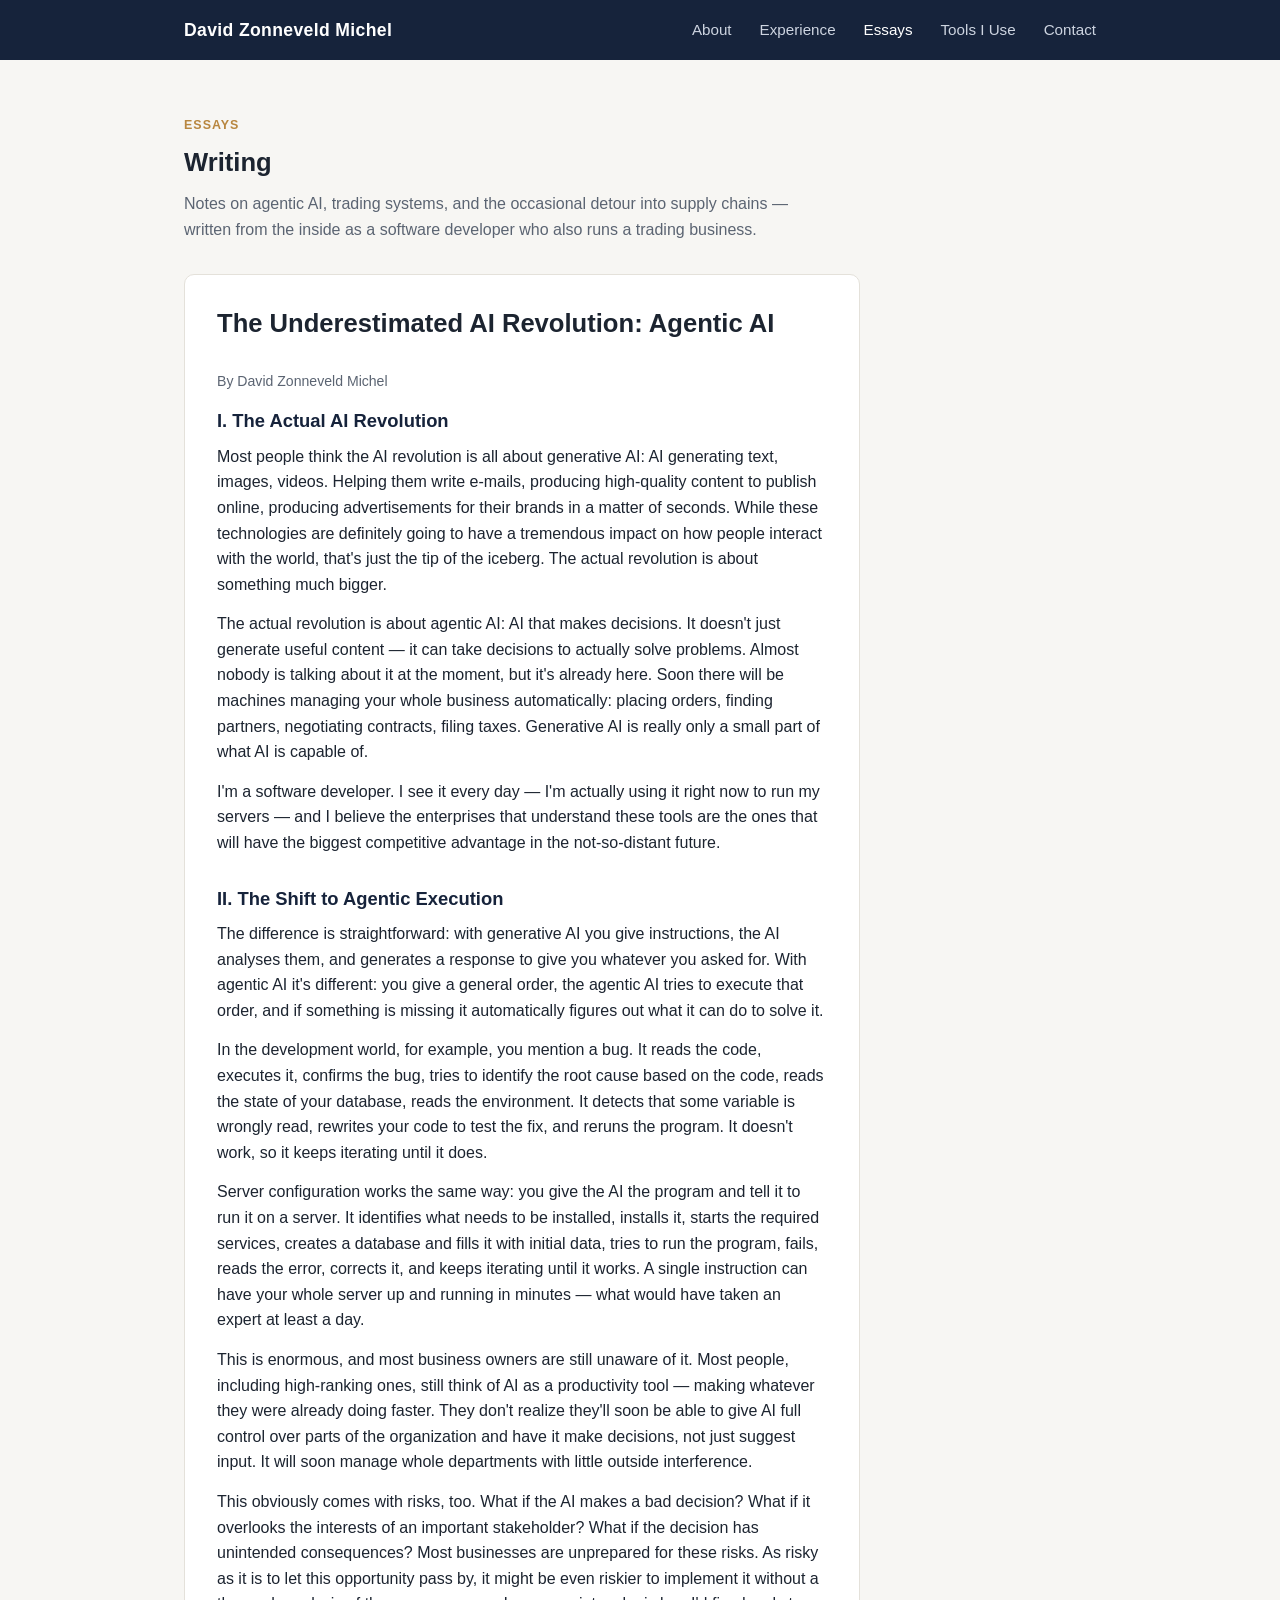
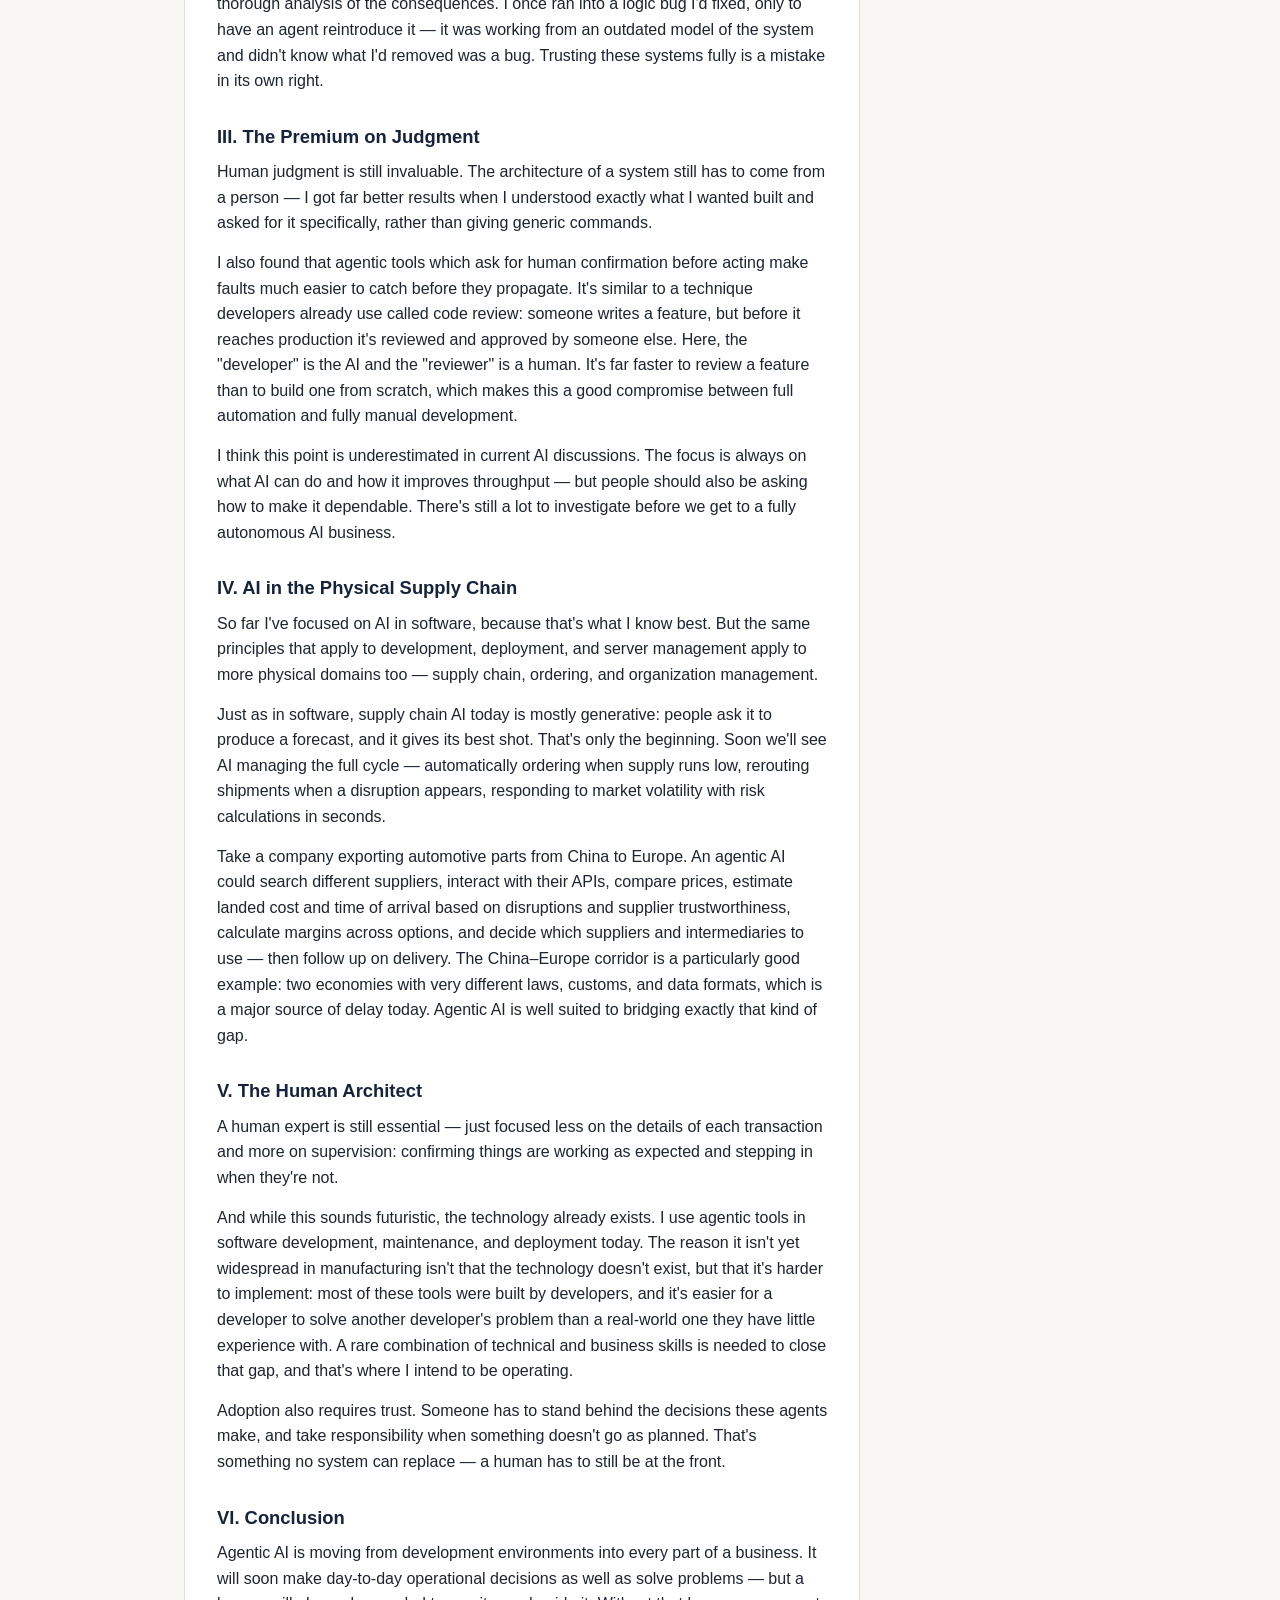
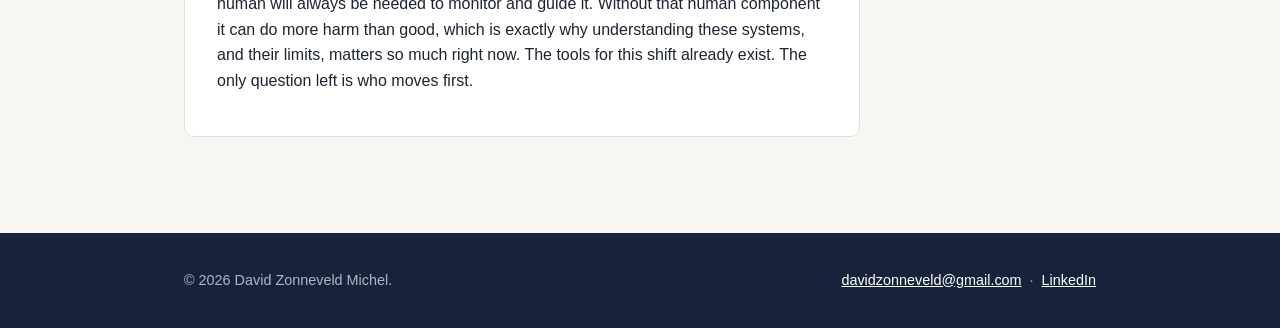
==== essays.html @ 2e384db0 "Initial personal site: home, essays, tools pages" ====
<!DOCTYPE html>
<html lang="en">
<head>
<meta charset="UTF-8">
<meta name="viewport" content="width=device-width, initial-scale=1.0">
<title>Essays &mdash; David Zonneveld Michel</title>
<meta name="description" content="Writing by David Zonneveld Michel on agentic AI, trading, and building businesses.">
<link rel="stylesheet" href="css/style.css">
</head>
<body>

<header class="site-header">
  <nav class="nav">
    <a href="index.html" class="brand">David Zonneveld Michel</a>
    <button class="nav-toggle" aria-label="Toggle menu">&#9776;</button>
    <ul>
      <li><a class="nav-link" href="index.html#about">About</a></li>
      <li><a class="nav-link" href="index.html#experience">Experience</a></li>
      <li><a class="nav-link active" href="essays.html">Essays</a></li>
      <li><a class="nav-link" href="tools.html">Tools I Use</a></li>
      <li><a class="nav-link" href="index.html#contact">Contact</a></li>
    </ul>
  </nav>
</header>

<section>
  <div class="container">
    <p class="section-kicker">Essays</p>
    <h2>Writing</h2>
    <p class="section-intro">Notes on agentic AI, trading systems, and the occasional detour into supply chains &mdash; written from the inside as a software developer who also runs a trading business.</p>

    <article class="essay-card">
      <h1 style="margin-top:0; font-size:1.6rem;">The Underestimated AI Revolution: Agentic AI</h1>
      <p class="essay-meta">By David Zonneveld Michel</p>

      <h3>I. The Actual AI Revolution</h3>
      <p>Most people think the AI revolution is all about generative AI: AI generating text, images, videos. Helping them write e-mails, producing high-quality content to publish online, producing advertisements for their brands in a matter of seconds. While these technologies are definitely going to have a tremendous impact on how people interact with the world, that's just the tip of the iceberg. The actual revolution is about something much bigger.</p>
      <p>The actual revolution is about agentic AI: AI that makes decisions. It doesn't just generate useful content &mdash; it can take decisions to actually solve problems. Almost nobody is talking about it at the moment, but it's already here. Soon there will be machines managing your whole business automatically: placing orders, finding partners, negotiating contracts, filing taxes. Generative AI is really only a small part of what AI is capable of.</p>
      <p>I'm a software developer. I see it every day &mdash; I'm actually using it right now to run my servers &mdash; and I believe the enterprises that understand these tools are the ones that will have the biggest competitive advantage in the not-so-distant future.</p>

      <h3>II. The Shift to Agentic Execution</h3>
      <p>The difference is straightforward: with generative AI you give instructions, the AI analyses them, and generates a response to give you whatever you asked for. With agentic AI it's different: you give a general order, the agentic AI tries to execute that order, and if something is missing it automatically figures out what it can do to solve it.</p>
      <p>In the development world, for example, you mention a bug. It reads the code, executes it, confirms the bug, tries to identify the root cause based on the code, reads the state of your database, reads the environment. It detects that some variable is wrongly read, rewrites your code to test the fix, and reruns the program. It doesn't work, so it keeps iterating until it does.</p>
      <p>Server configuration works the same way: you give the AI the program and tell it to run it on a server. It identifies what needs to be installed, installs it, starts the required services, creates a database and fills it with initial data, tries to run the program, fails, reads the error, corrects it, and keeps iterating until it works. A single instruction can have your whole server up and running in minutes &mdash; what would have taken an expert at least a day.</p>
      <p>This is enormous, and most business owners are still unaware of it. Most people, including high-ranking ones, still think of AI as a productivity tool &mdash; making whatever they were already doing faster. They don't realize they'll soon be able to give AI full control over parts of the organization and have it make decisions, not just suggest input. It will soon manage whole departments with little outside interference.</p>
      <p>This obviously comes with risks, too. What if the AI makes a bad decision? What if it overlooks the interests of an important stakeholder? What if the decision has unintended consequences? Most businesses are unprepared for these risks. As risky as it is to let this opportunity pass by, it might be even riskier to implement it without a thorough analysis of the consequences. I once ran into a logic bug I'd fixed, only to have an agent reintroduce it &mdash; it was working from an outdated model of the system and didn't know what I'd removed was a bug. Trusting these systems fully is a mistake in its own right.</p>

      <h3>III. The Premium on Judgment</h3>
      <p>Human judgment is still invaluable. The architecture of a system still has to come from a person &mdash; I got far better results when I understood exactly what I wanted built and asked for it specifically, rather than giving generic commands.</p>
      <p>I also found that agentic tools which ask for human confirmation before acting make faults much easier to catch before they propagate. It's similar to a technique developers already use called code review: someone writes a feature, but before it reaches production it's reviewed and approved by someone else. Here, the "developer" is the AI and the "reviewer" is a human. It's far faster to review a feature than to build one from scratch, which makes this a good compromise between full automation and fully manual development.</p>
      <p>I think this point is underestimated in current AI discussions. The focus is always on what AI can do and how it improves throughput &mdash; but people should also be asking how to make it dependable. There's still a lot to investigate before we get to a fully autonomous AI business.</p>

      <h3>IV. AI in the Physical Supply Chain</h3>
      <p>So far I've focused on AI in software, because that's what I know best. But the same principles that apply to development, deployment, and server management apply to more physical domains too &mdash; supply chain, ordering, and organization management.</p>
      <p>Just as in software, supply chain AI today is mostly generative: people ask it to produce a forecast, and it gives its best shot. That's only the beginning. Soon we'll see AI managing the full cycle &mdash; automatically ordering when supply runs low, rerouting shipments when a disruption appears, responding to market volatility with risk calculations in seconds.</p>
      <p>Take a company exporting automotive parts from China to Europe. An agentic AI could search different suppliers, interact with their APIs, compare prices, estimate landed cost and time of arrival based on disruptions and supplier trustworthiness, calculate margins across options, and decide which suppliers and intermediaries to use &mdash; then follow up on delivery. The China&ndash;Europe corridor is a particularly good example: two economies with very different laws, customs, and data formats, which is a major source of delay today. Agentic AI is well suited to bridging exactly that kind of gap.</p>

      <h3>V. The Human Architect</h3>
      <p>A human expert is still essential &mdash; just focused less on the details of each transaction and more on supervision: confirming things are working as expected and stepping in when they're not.</p>
      <p>And while this sounds futuristic, the technology already exists. I use agentic tools in software development, maintenance, and deployment today. The reason it isn't yet widespread in manufacturing isn't that the technology doesn't exist, but that it's harder to implement: most of these tools were built by developers, and it's easier for a developer to solve another developer's problem than a real-world one they have little experience with. A rare combination of technical and business skills is needed to close that gap, and that's where I intend to be operating.</p>
      <p>Adoption also requires trust. Someone has to stand behind the decisions these agents make, and take responsibility when something doesn't go as planned. That's something no system can replace &mdash; a human has to still be at the front.</p>

      <h3>VI. Conclusion</h3>
      <p>Agentic AI is moving from development environments into every part of a business. It will soon make day-to-day operational decisions as well as solve problems &mdash; but a human will always be needed to monitor and guide it. Without that human component it can do more harm than good, which is exactly why understanding these systems, and their limits, matters so much right now. The tools for this shift already exist. The only question left is who moves first.</p>
    </article>
  </div>
</section>

<footer class="site-footer" id="contact">
  <div class="container footer-row">
    <div>&copy; 2026 David Zonneveld Michel.</div>
    <div>
      <a href="mailto:davidzonneveld@gmail.com">davidzonneveld@gmail.com</a>
      &nbsp;&middot;&nbsp;
      <a href="https://www.linkedin.com/in/davidzonn" target="_blank" rel="noopener">LinkedIn</a>
    </div>
  </div>
</footer>

<script src="js/main.js"></script>
</body>
</html>
---- css/style.css ----
:root {
  --bg: #f7f6f3;
  --surface: #ffffff;
  --text: #1c2430;
  --muted: #5b6472;
  --border: #e4e1da;
  --navy: #16233b;
  --navy-light: #223252;
  --accent: #b8863f;
  --accent-light: #f1e4cc;
  --radius: 10px;
  --maxw: 960px;
}

* { box-sizing: border-box; }

html { scroll-behavior: smooth; }

body {
  margin: 0;
  background: var(--bg);
  color: var(--text);
  font-family: -apple-system, BlinkMacSystemFont, "Segoe UI", Roboto, Helvetica, Arial, sans-serif;
  line-height: 1.6;
}

img { max-width: 100%; display: block; }

a { color: var(--navy); }

.container {
  max-width: var(--maxw);
  margin: 0 auto;
  padding: 0 24px;
}

/* Header / nav */
header.site-header {
  background: var(--navy);
  color: #fff;
  position: sticky;
  top: 0;
  z-index: 10;
}

.nav {
  display: flex;
  align-items: center;
  justify-content: space-between;
  padding: 16px 24px;
  max-width: var(--maxw);
  margin: 0 auto;
}

.nav .brand {
  color: #fff;
  font-weight: 700;
  font-size: 1.1rem;
  text-decoration: none;
  letter-spacing: 0.02em;
}

.nav ul {
  list-style: none;
  display: flex;
  gap: 28px;
  margin: 0;
  padding: 0;
}

.nav a.nav-link {
  color: #cdd4e0;
  text-decoration: none;
  font-size: 0.95rem;
  transition: color 0.15s ease;
}

.nav a.nav-link:hover,
.nav a.nav-link.active {
  color: #fff;
}

.nav-toggle {
  display: none;
  background: none;
  border: none;
  color: #fff;
  font-size: 1.5rem;
  cursor: pointer;
}

@media (max-width: 640px) {
  .nav-toggle { display: block; }
  .nav ul {
    display: none;
    position: absolute;
    top: 100%;
    left: 0;
    right: 0;
    background: var(--navy-light);
    flex-direction: column;
    gap: 0;
    padding: 8px 0;
  }
  .nav ul.open { display: flex; }
  .nav ul li { width: 100%; }
  .nav ul a.nav-link {
    display: block;
    padding: 12px 24px;
  }
}

/* Hero */
.hero {
  background: var(--navy);
  color: #fff;
  padding: 64px 0 72px;
}

.hero .container {
  display: flex;
  align-items: center;
  gap: 48px;
  flex-wrap: wrap;
}

.hero-photo img {
  width: 190px;
  height: 190px;
  border-radius: 50%;
  object-fit: cover;
  border: 4px solid var(--accent);
}

.hero-text { flex: 1; min-width: 260px; }

.hero-text h1 {
  margin: 0 0 6px;
  font-size: 2.2rem;
}

.hero-tagline {
  color: var(--accent-light);
  font-size: 1.1rem;
  margin: 0 0 18px;
}

.hero-text p.lede {
  color: #d4dae4;
  max-width: 56ch;
  margin: 0 0 24px;
}

.btn {
  display: inline-block;
  padding: 10px 20px;
  border-radius: 6px;
  text-decoration: none;
  font-weight: 600;
  font-size: 0.95rem;
  border: 1px solid transparent;
}

.btn-primary {
  background: var(--accent);
  color: #1c1405;
}

.btn-primary:hover { background: #c79651; }

.btn-ghost {
  background: transparent;
  color: #fff;
  border-color: rgba(255,255,255,0.4);
  margin-left: 10px;
}

.btn-ghost:hover { border-color: #fff; }

.hero-actions { display: flex; flex-wrap: wrap; gap: 4px; }

/* Sections */
section { padding: 56px 0; }

section h2 {
  font-size: 1.6rem;
  margin: 0 0 8px;
}

.section-kicker {
  text-transform: uppercase;
  letter-spacing: 0.08em;
  color: var(--accent);
  font-size: 0.78rem;
  font-weight: 700;
  margin: 0 0 6px;
}

.section-intro {
  color: var(--muted);
  max-width: 68ch;
  margin: 0 0 32px;
}

/* About */
#about .about-body p { margin: 0 0 16px; max-width: 72ch; }

/* Timeline */
.timeline {
  border-left: 2px solid var(--border);
  padding-left: 28px;
  display: flex;
  flex-direction: column;
  gap: 28px;
}

.timeline-item { position: relative; }

.timeline-item::before {
  content: "";
  position: absolute;
  left: -34px;
  top: 4px;
  width: 10px;
  height: 10px;
  border-radius: 50%;
  background: var(--accent);
}

.timeline-item .role {
  font-weight: 700;
  font-size: 1.05rem;
  margin: 0;
}

.timeline-item .org {
  color: var(--muted);
  margin: 2px 0 10px;
  font-size: 0.92rem;
}

.timeline-item ul {
  margin: 0;
  padding-left: 20px;
}

.timeline-item li { margin-bottom: 6px; }

/* Languages */
.lang-grid {
  display: grid;
  grid-template-columns: repeat(auto-fill, minmax(150px, 1fr));
  gap: 14px;
}

.lang-pill {
  background: var(--surface);
  border: 1px solid var(--border);
  border-radius: var(--radius);
  padding: 12px 16px;
}

.lang-pill .lang-name { font-weight: 600; }
.lang-pill .lang-level { color: var(--muted); font-size: 0.85rem; }

.callout {
  background: var(--surface);
  border: 1px solid var(--border);
  border-left: 4px solid var(--accent);
  border-radius: var(--radius);
  padding: 18px 20px;
  margin-top: 24px;
  max-width: 68ch;
}

.callout a { color: var(--accent); font-weight: 600; }

/* Essays */
.essay-card {
  background: var(--surface);
  border: 1px solid var(--border);
  border-radius: var(--radius);
  padding: 28px 32px;
  max-width: 76ch;
}

.essay-card h3 {
  margin-top: 28px;
  margin-bottom: 8px;
  font-size: 1.15rem;
  color: var(--navy);
}

.essay-card h3:first-of-type { margin-top: 0; }

.essay-card p { margin: 0 0 14px; }

.essay-meta {
  color: var(--muted);
  font-size: 0.88rem;
  margin-bottom: 24px;
}

/* Tools / affiliate page */
.disclosure {
  background: #fbf3e4;
  border: 1px solid var(--accent-light);
  border-radius: var(--radius);
  padding: 14px 18px;
  font-size: 0.9rem;
  color: #5a4420;
  margin-bottom: 40px;
}

.tool-card {
  display: flex;
  gap: 28px;
  background: var(--surface);
  border: 1px solid var(--border);
  border-radius: var(--radius);
  padding: 28px;
  margin-bottom: 32px;
  flex-wrap: wrap;
}

.tool-card img {
  width: 220px;
  height: 160px;
  object-fit: cover;
  border-radius: 8px;
  flex-shrink: 0;
}

.tool-card .tool-body { flex: 1; min-width: 240px; }

.tool-card h3 { margin: 0 0 4px; font-size: 1.25rem; }
.tool-card .tool-tag { color: var(--accent); font-weight: 600; font-size: 0.85rem; margin-bottom: 10px; }
.tool-card ul { padding-left: 20px; margin: 12px 0; }
.tool-card li { margin-bottom: 4px; }

/* Footer */
footer.site-footer {
  background: var(--navy);
  color: #aeb7c6;
  padding: 36px 0;
  margin-top: 40px;
  font-size: 0.9rem;
}

footer.site-footer a { color: #fff; }

.footer-row {
  display: flex;
  justify-content: space-between;
  flex-wrap: wrap;
  gap: 12px;
  align-items: center;
}
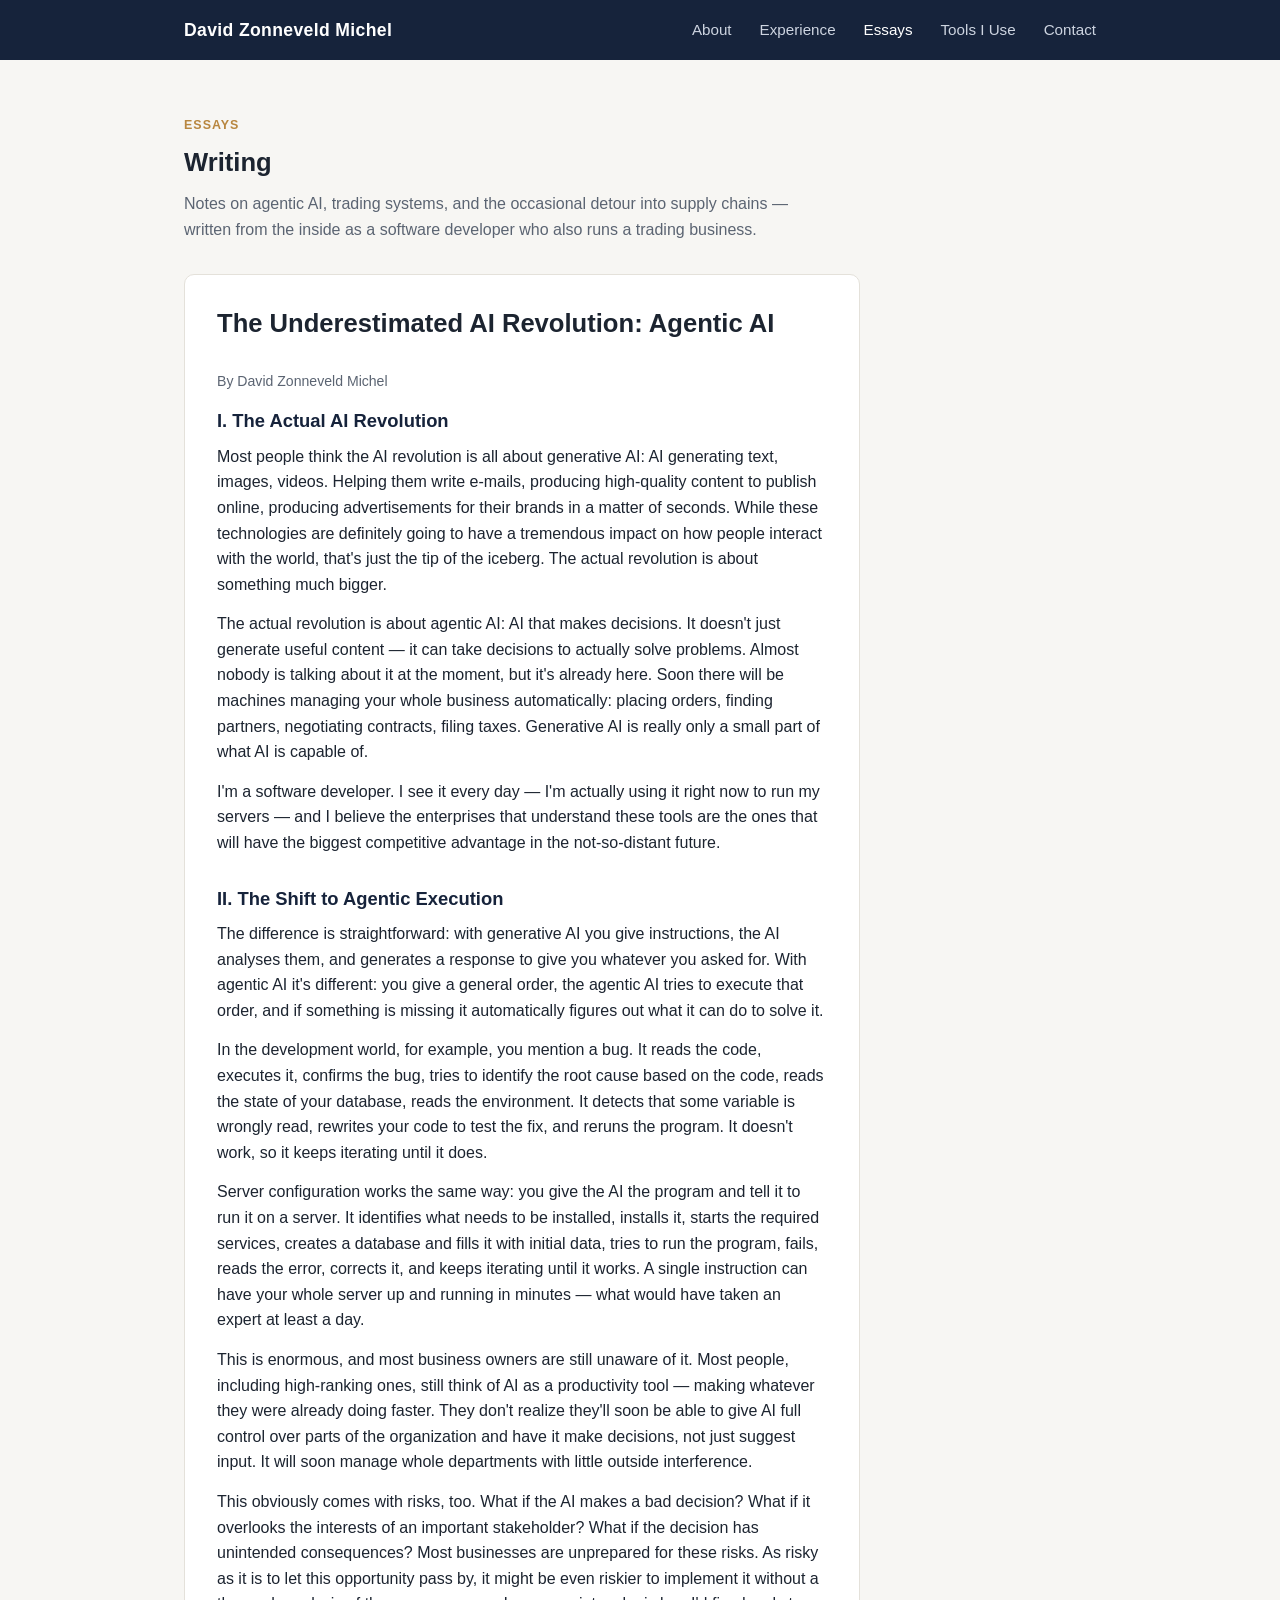
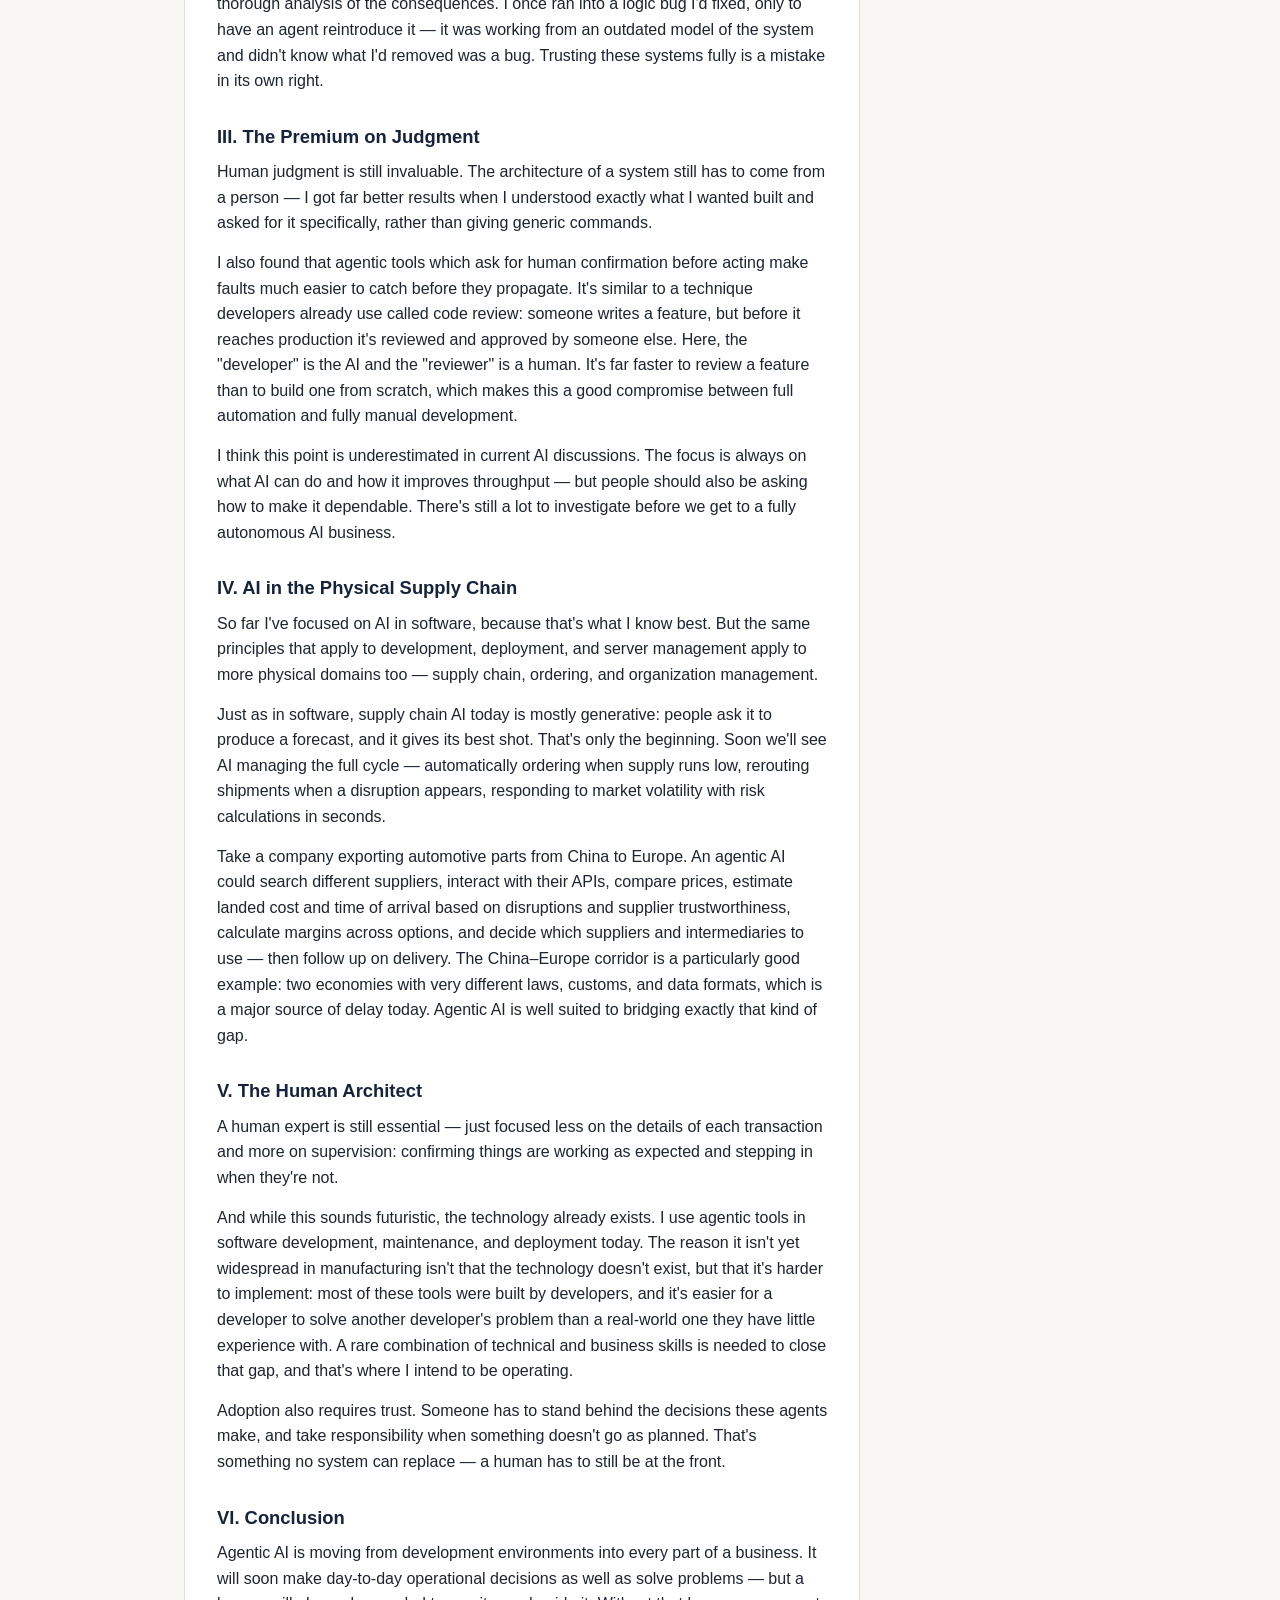
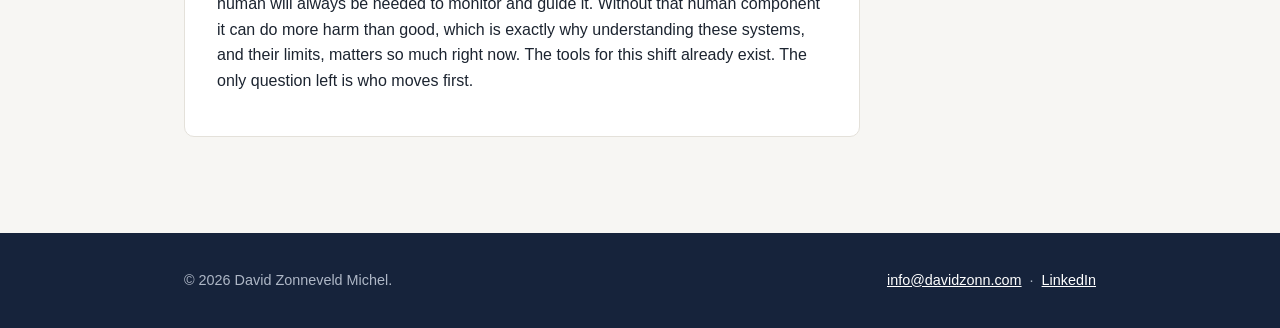
==== commit f01a3103: "Update contact email to info@davidzonn.com" ====
--- a/essays.html
+++ b/essays.html
@@ -70,7 +70,7 @@
   <div class="container footer-row">
     <div>&copy; 2026 David Zonneveld Michel.</div>
     <div>
-      <a href="mailto:davidzonneveld@gmail.com">davidzonneveld@gmail.com</a>
+      <a href="mailto:info@davidzonn.com">info@davidzonn.com</a>
       &nbsp;&middot;&nbsp;
       <a href="https://www.linkedin.com/in/davidzonn" target="_blank" rel="noopener">LinkedIn</a>
     </div>
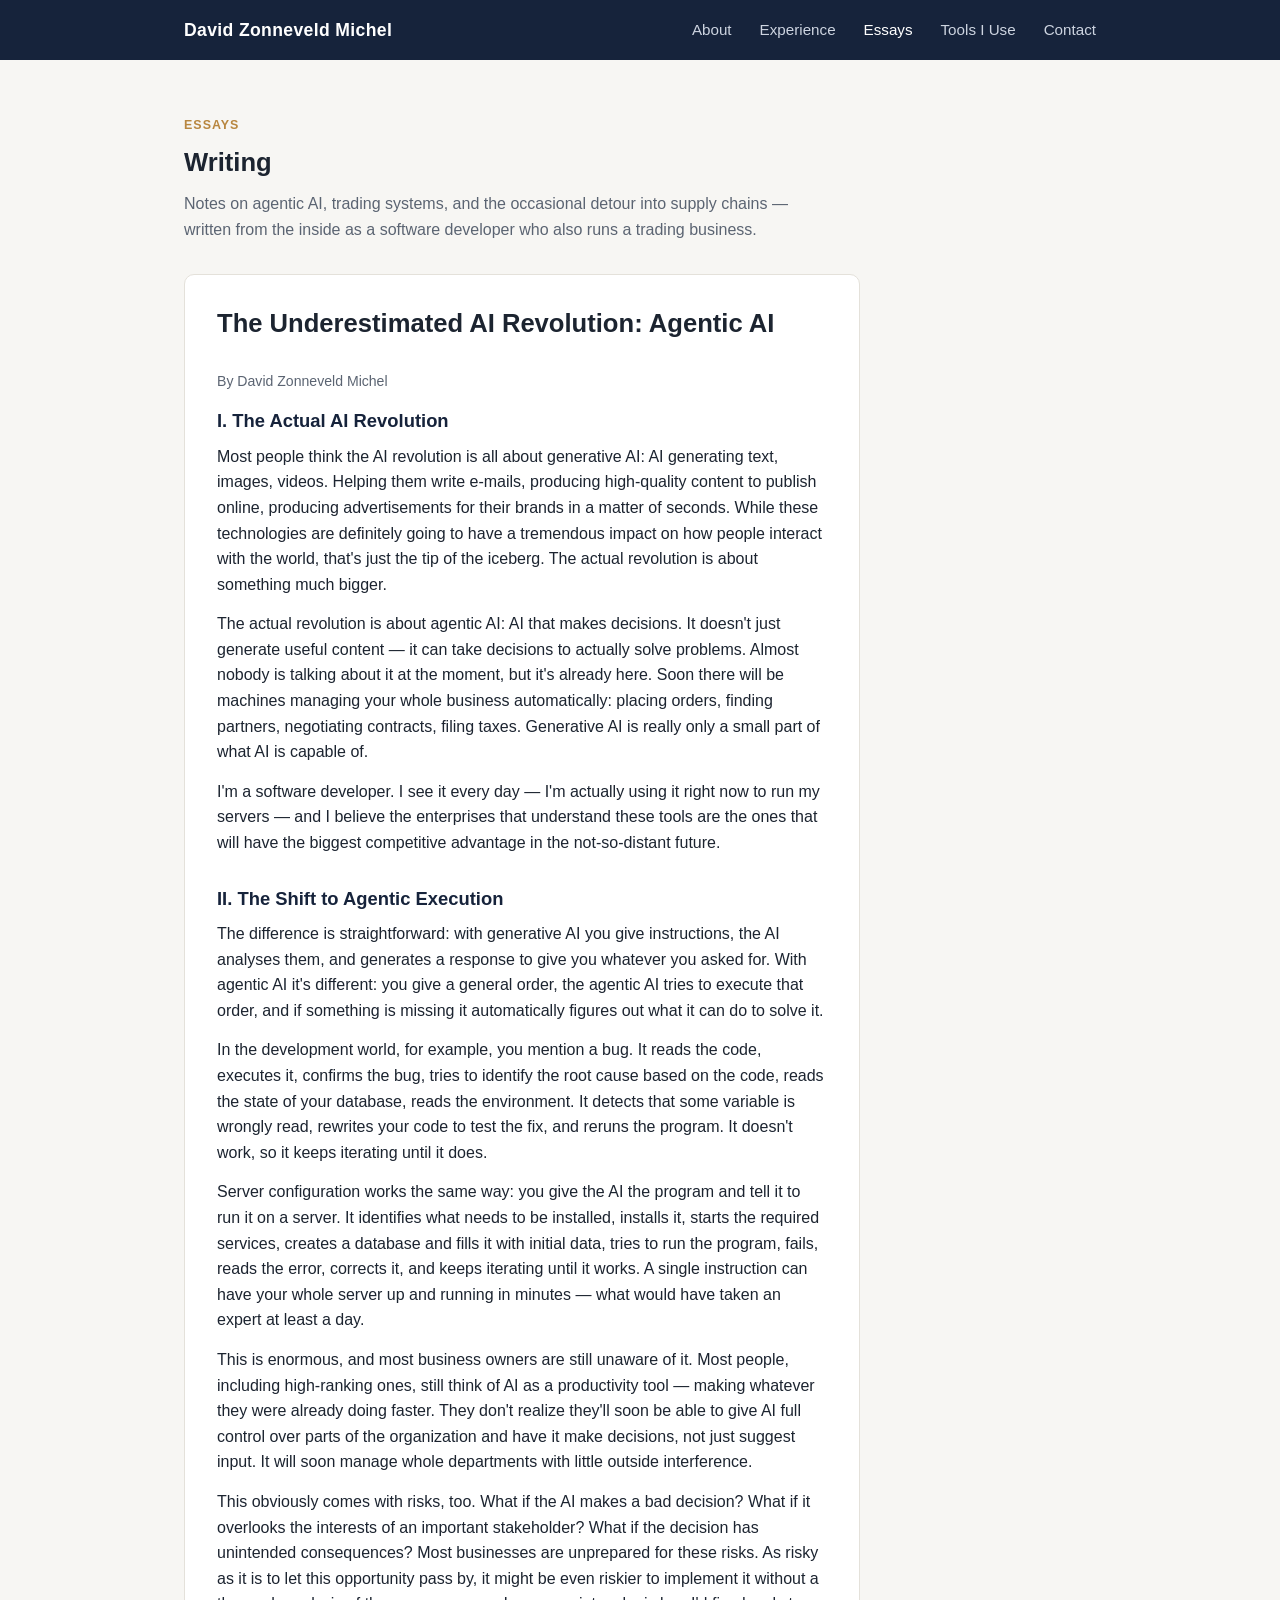
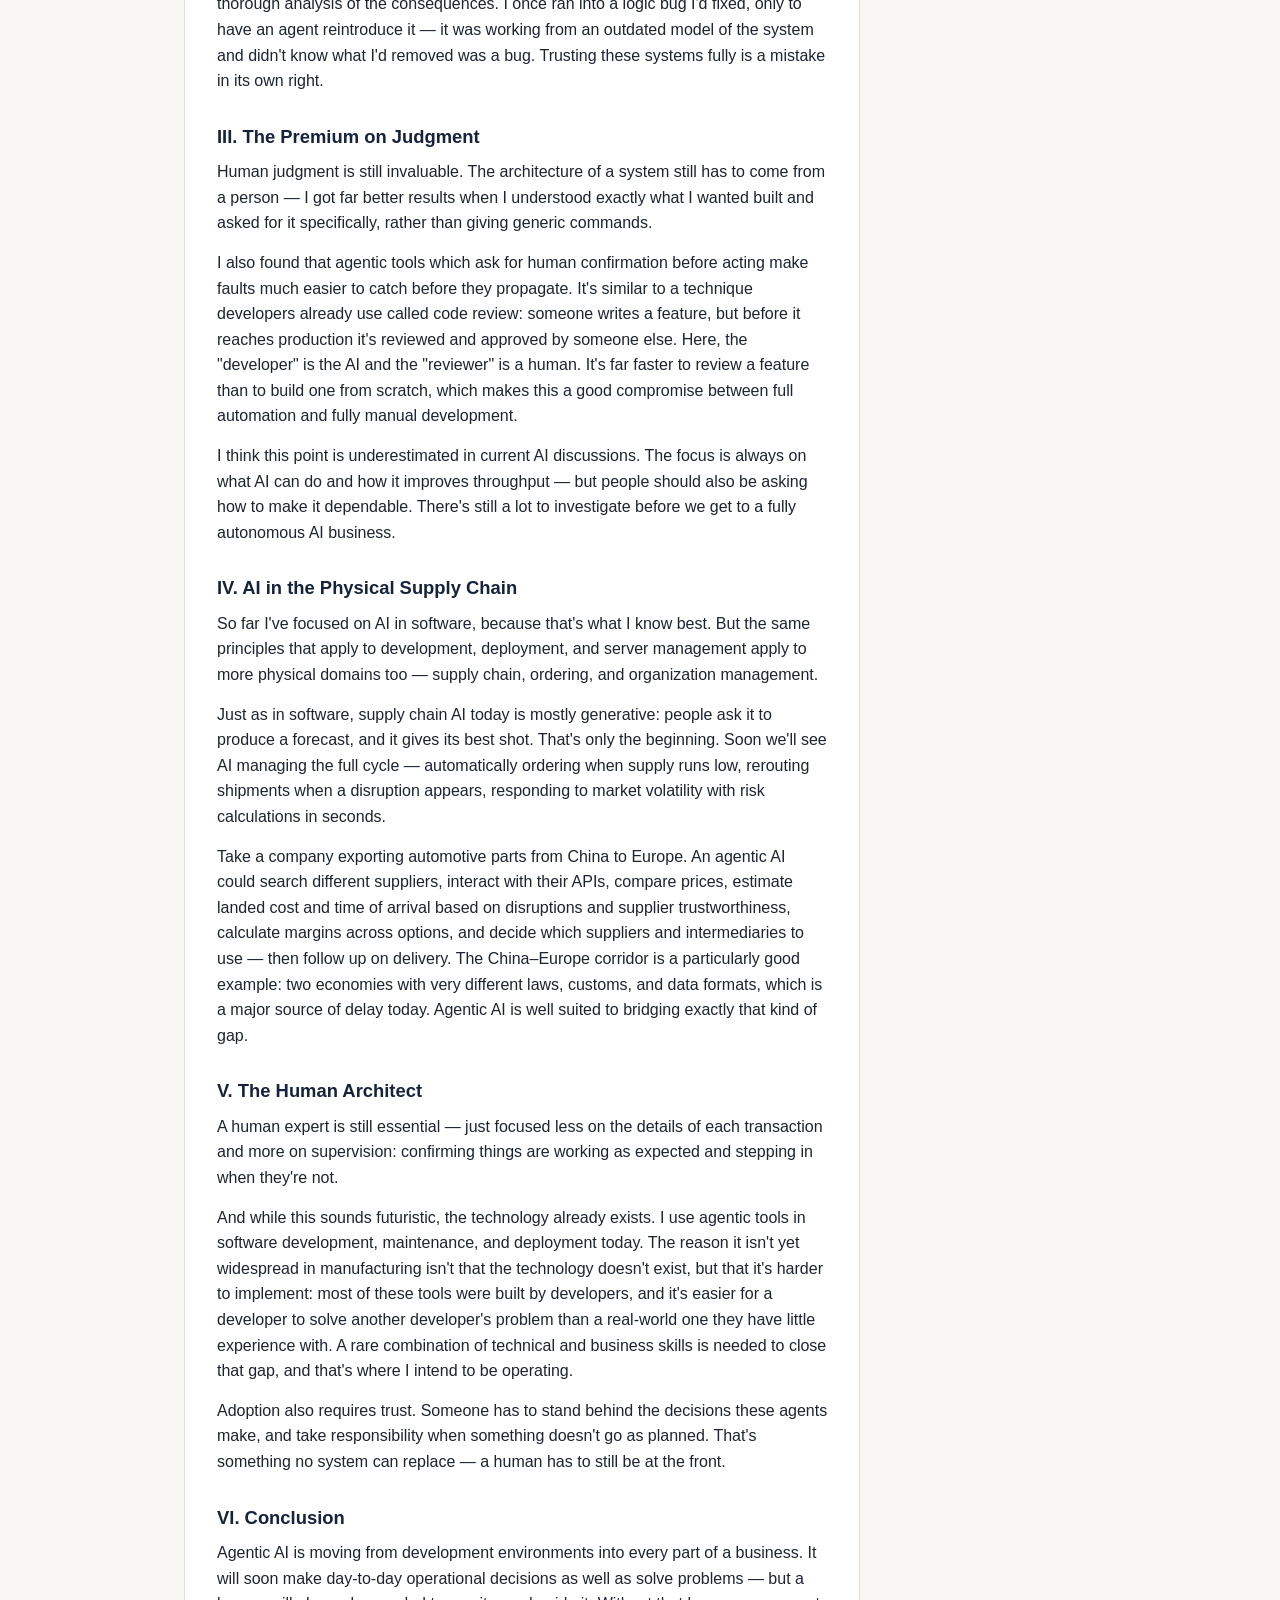
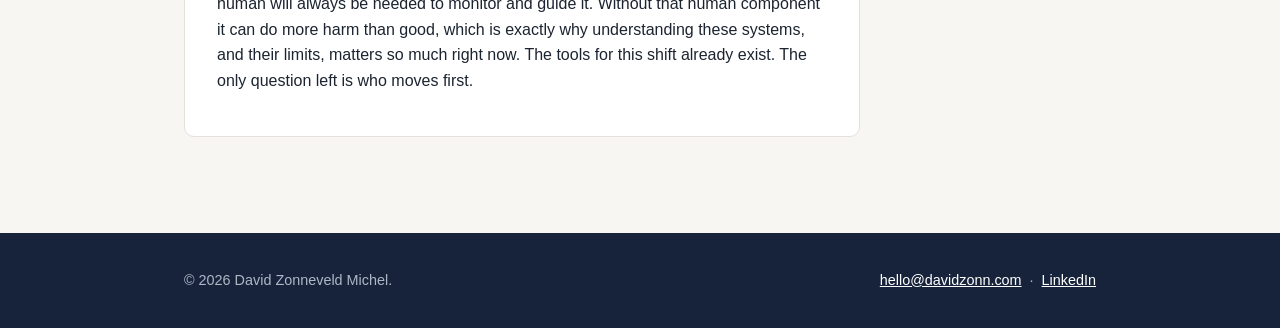
==== commit 6477ff66: "Update contact email to hello@davidzonn.com" ====
--- a/essays.html
+++ b/essays.html
@@ -70,7 +70,7 @@
   <div class="container footer-row">
     <div>&copy; 2026 David Zonneveld Michel.</div>
     <div>
-      <a href="mailto:info@davidzonn.com">info@davidzonn.com</a>
+      <a href="mailto:hello@davidzonn.com">hello@davidzonn.com</a>
       &nbsp;&middot;&nbsp;
       <a href="https://www.linkedin.com/in/davidzonn" target="_blank" rel="noopener">LinkedIn</a>
     </div>
